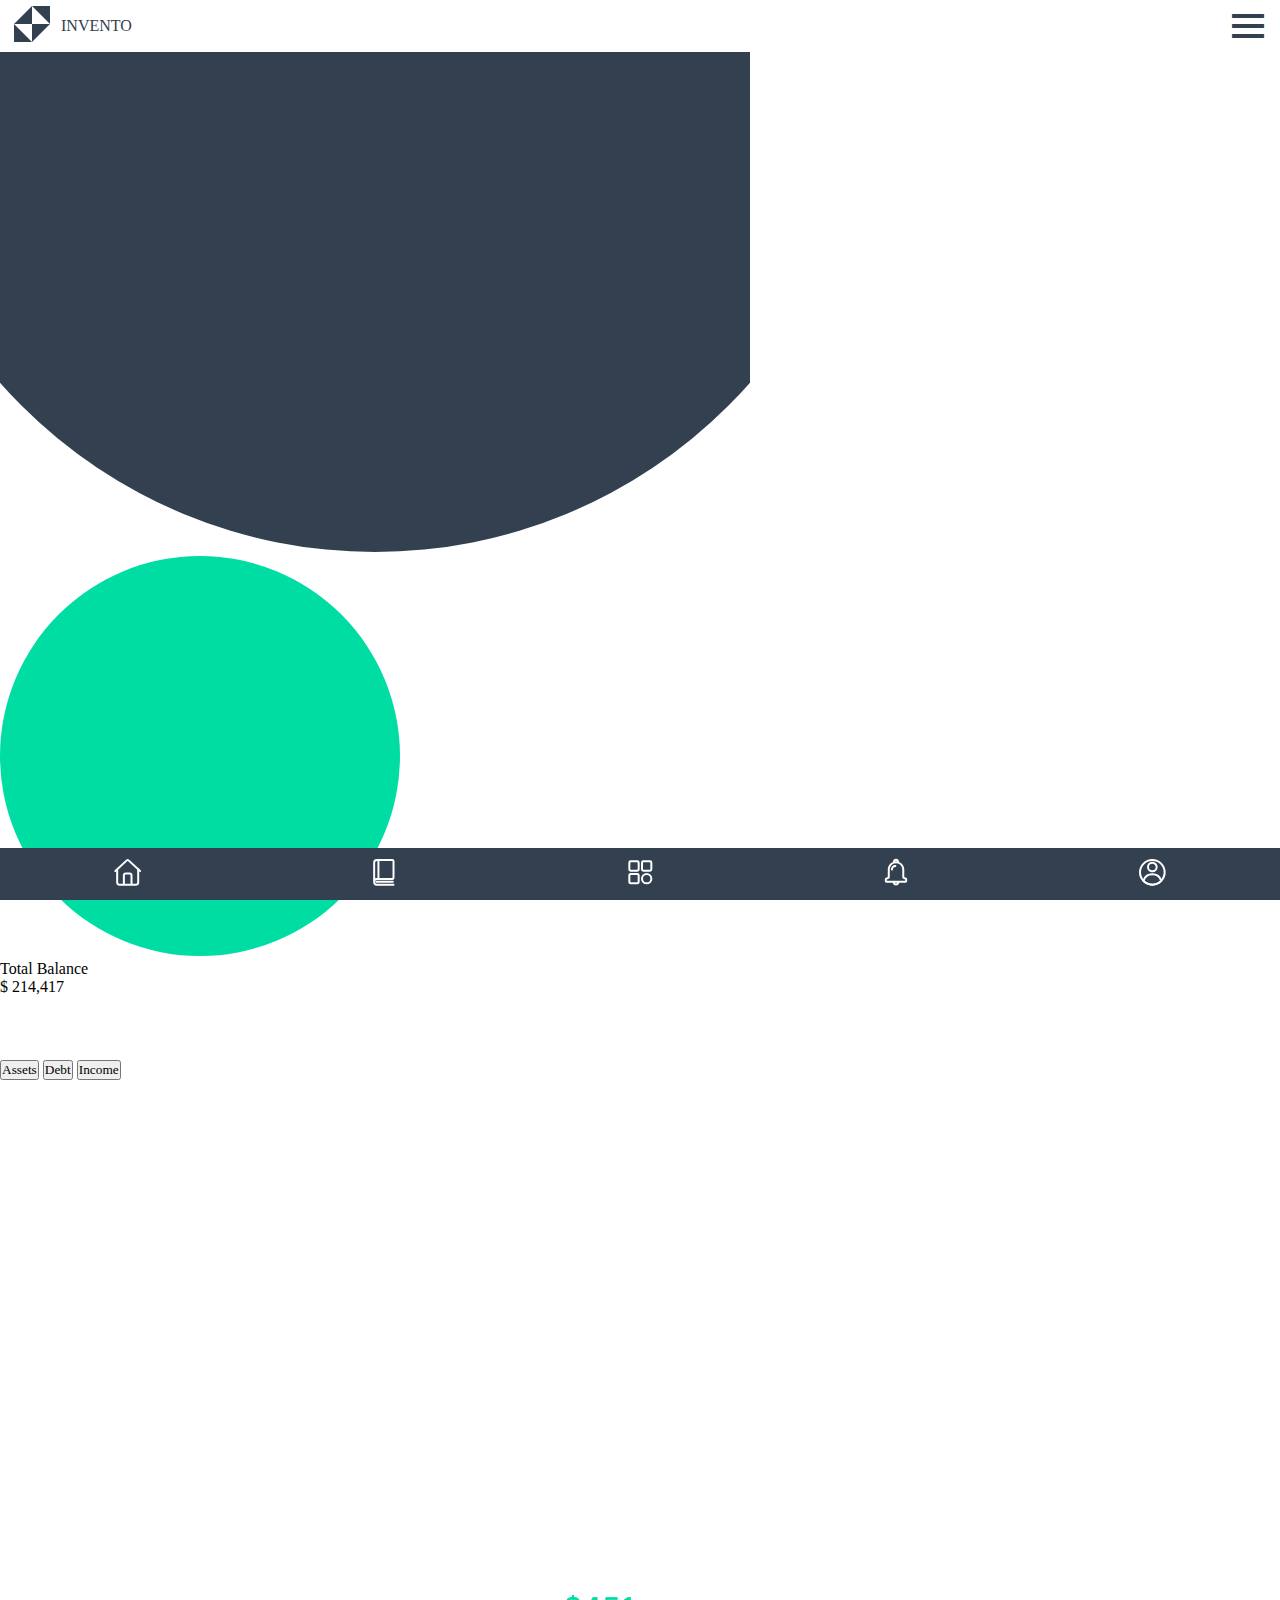
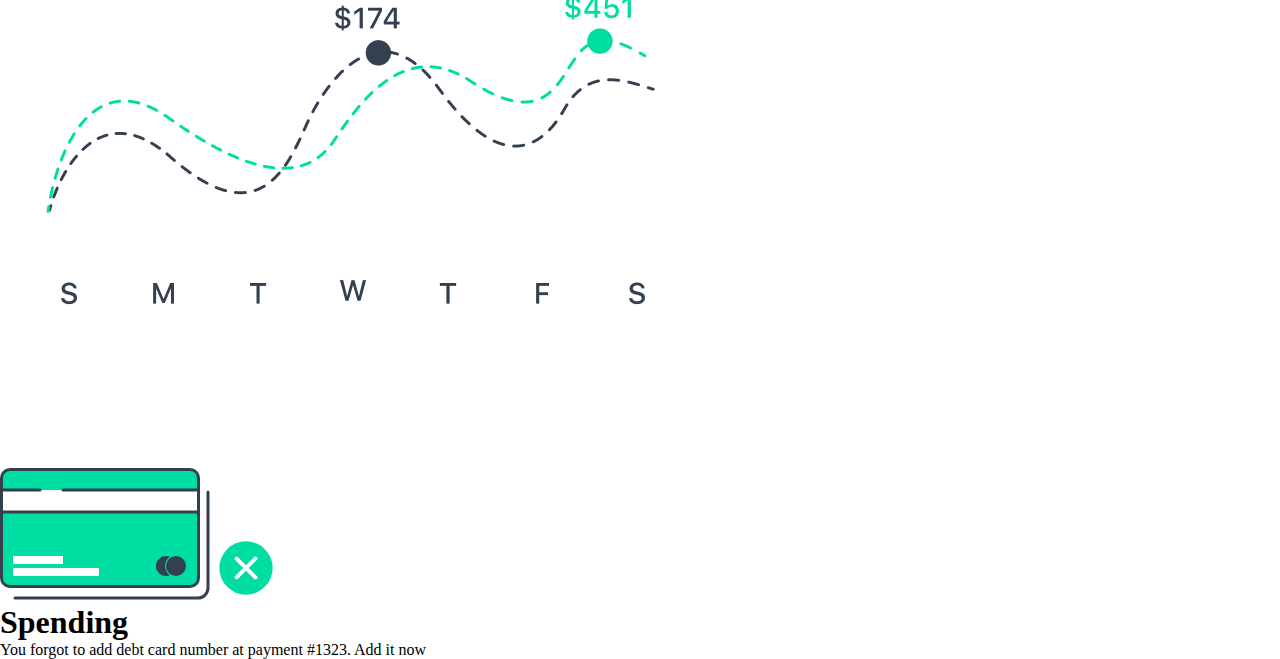
==== views/balance.html @ e287f1e5 "feat: :tada: VirtualWallet" ====
<!DOCTYPE html>
<html lang="en">
<head>
    <meta charset="UTF-8">
    <meta name="viewport" content="width=device-width, initial-scale=1.0">
    <title>Document</title>
    <link rel="stylesheet" href="../css/balance.css">
    <link href='https://unpkg.com/boxicons@2.1.4/css/boxicons.min.css' rel='stylesheet'>
</head>
<body>
    <header class="header">
        <div class="header__logo">
            <div class="logo__icono">
                <img src="../storage/img/logo2.svg">
            </div>
            <div class="logo__titulo">invento</div>
        </div>
        <div class="header__menu">
            <i class='bx bx-menu'></i>
        </div>
    </header>
    <div class="cuerpo">
        <div>
            <img src="../storage/img/Ellipse 12.svg">
        </div>
        <div class="centro">
            <img class="center" src="../storage/img/Ellipse 19.svg">
            <p class="txt1">Total Balance</p>
            <p class="txt2"><span class="mini">$</span> 214,417</p>
        </div>
        <div class="botones">
            <button class="bot1">Assets</button>
            <button class="bot2">Debt</button>
            <button class="bot3">Income</button>
        </div>
        <div class="tabla">
            <img src="../storage/img/image.png">
        </div>
        <div class="pie">
            <img class="tarj" src="../storage/img/tarjeta.svg">
            <img class="equis" src="../storage/img/equis.svg">
            <h1 class="tit">Spending</h1>
            <p class="txt">You forgot to add debt card number at payment #1323. Add it now</p>
        </div>
    </div>
    <footer class="footer">
        <ul>
            <li>
                <a href="#"><img src="../storage/img/icon.svg"></a>
            </li>
            <li>
                <a href="#"><img src="../storage/img/icon_1.svg"></a>
            </li>
            <li>
                <a href="balance.html"><img src="../storage/img/icon_2.svg"></a>
            </li>
            <li>
                <a href="#"><img src="../storage/img/icon_3.svg"></a>
            </li>
            <li>
                <a href="../index.html"><img src="../storage/img/icon_4.svg"></a>
            </li>
        </ul>
    </footer>
</body>
</html>
---- css/balance.css ----
@import url(variable.css);

* {
    margin: 0;
    padding: 0;
    box-sizing: border-box;
    font-family: "SF-Pro-Text-Regular";
}


.header {
    width: 100%;
    padding: 0 .5em;
    /* height: 60px; */
    /* background: darkgoldenrod; */
    display: flex;
    flex-direction: row;
    justify-content: space-between;
    align-items: center;
    flex-wrap: nowrap;
    position: sticky;
    z-index: 2;
    top: 0;
    background: var(--color-ternario);
}

.header__logo {
    /* background: red; */
    display: flex;
    align-items: center;
    gap: 5px;

}

.logo__icono {
    /* background: green; */
}

.logo__icono img {
    width: 3em;
}

.logo__titulo {
    /* background: orange; */
    color:  var(--color-primario);;
    font-family: "SF-Pro-Text-Bold";
    text-transform: uppercase;
}

.header__menu {
    /* background: darkblue; */
}

.header__menu i {
    font-size: 3em;
    color: var(--color-primario);
}

.cuerpo{
    display: grid;
    grid-template-rows: 1fr 1fr 1fr 1fr;
}





.footer {
    width: 100%;
    background: var(--color-primario);
    position: fixed;
    bottom: 0;
    z-index: 10;
}

.footer ul {
    display: flex;
    justify-content: space-around;
}

.footer ul li {
    list-style: none;
    margin: .5em 0;
}

.footer ul li a img {
    width: 2em;
}
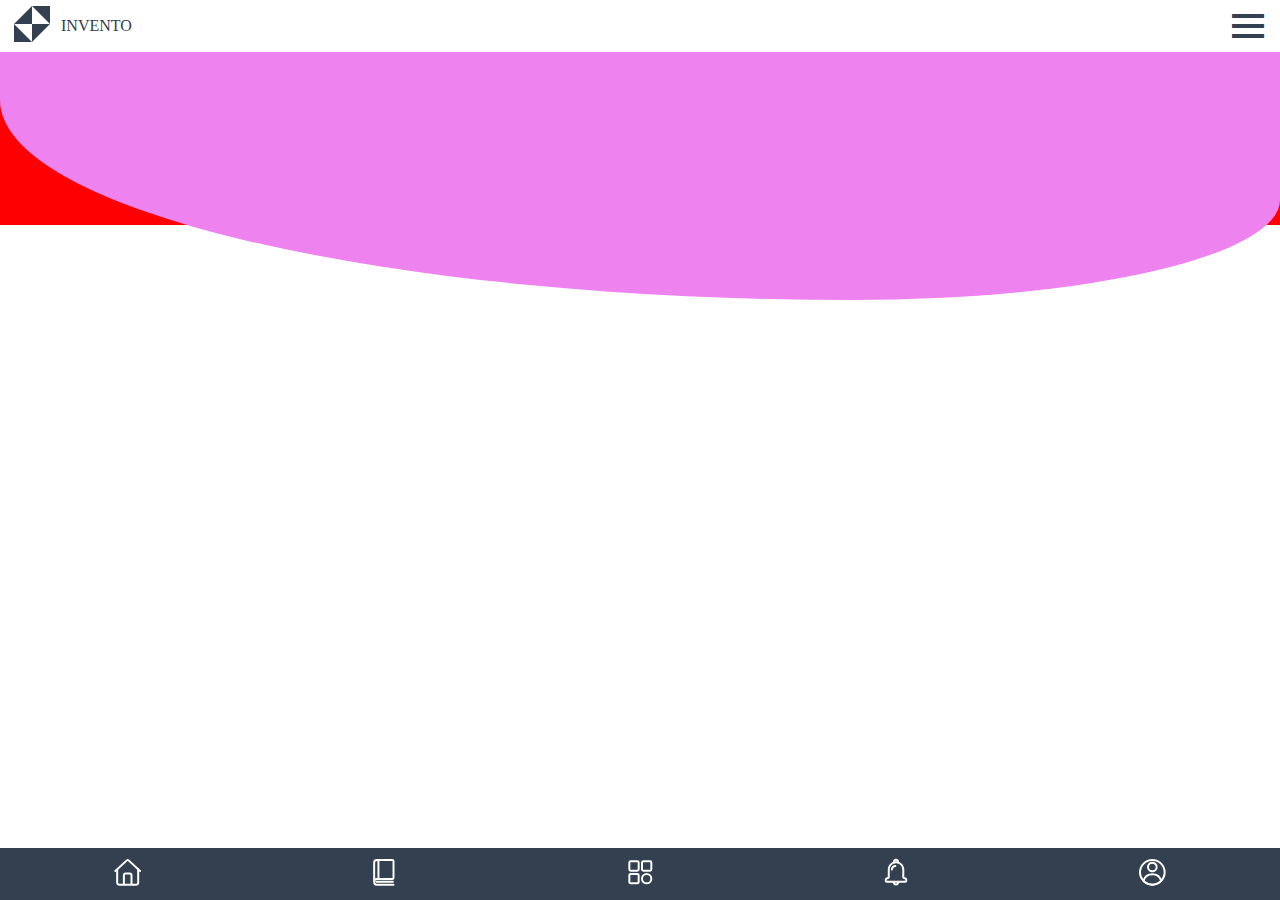
==== commit 1f079aa3: "feat: :construction: adelanto pag 3" ====
--- a/views/balance.html
+++ b/views/balance.html
@@ -19,11 +19,23 @@
             <i class='bx bx-menu'></i>
         </div>
     </header>
-    <div class="cuerpo">
-        <div>
-            <img src="../storage/img/Ellipse 12.svg">
-        </div>
+
+    <main class="main">
+        <section class="balance">
+            <div class="balance__circle">
+
+            </div>
+            <div class="balance__total"></div>
+        </section>
+        <section class="report"></section>
+        <section class="process"></section>
+    </main>
+
+    <!-- <div class="cuerpo">
         <div class="centro">
+            <div class="cabeza">
+                <img src="../storage/img/Ellipse 12.svg">
+            </div>
             <img class="center" src="../storage/img/Ellipse 19.svg">
             <p class="txt1">Total Balance</p>
             <p class="txt2"><span class="mini">$</span> 214,417</p>
@@ -41,8 +53,8 @@
             <img class="equis" src="../storage/img/equis.svg">
             <h1 class="tit">Spending</h1>
             <p class="txt">You forgot to add debt card number at payment #1323. Add it now</p>
-        </div>
-    </div>
+        </div> -->
+    </div> 
     <footer class="footer">
         <ul>
             <li>
--- a/css/balance.css
+++ b/css/balance.css
@@ -18,7 +18,7 @@
     justify-content: space-between;
     align-items: center;
     flex-wrap: nowrap;
-    position: sticky;
+    position: fixed;
     z-index: 2;
     top: 0;
     background: var(--color-ternario);
@@ -56,14 +56,26 @@
     color: var(--color-primario);
 }
 
-.cuerpo{
-    display: grid;
-    grid-template-rows: 1fr 1fr 1fr 1fr;
+.balance{
+    background: red;
+    width: 100%;
+    height: 25vh;
 }
-
-
-
-
+.balance__circle{
+    background: violet;
+    width: 100%;
+    height: 300px;
+    border-bottom-right-radius: 50%;
+    border-bottom-left-radius: 100%;
+    position: absolute;
+    top: 0;
+    left: 0;
+    right: 0;
+    margin: 0 auto;
+}
+.balance__total{
+    background: blue;
+}
 
 .footer {
     width: 100%;
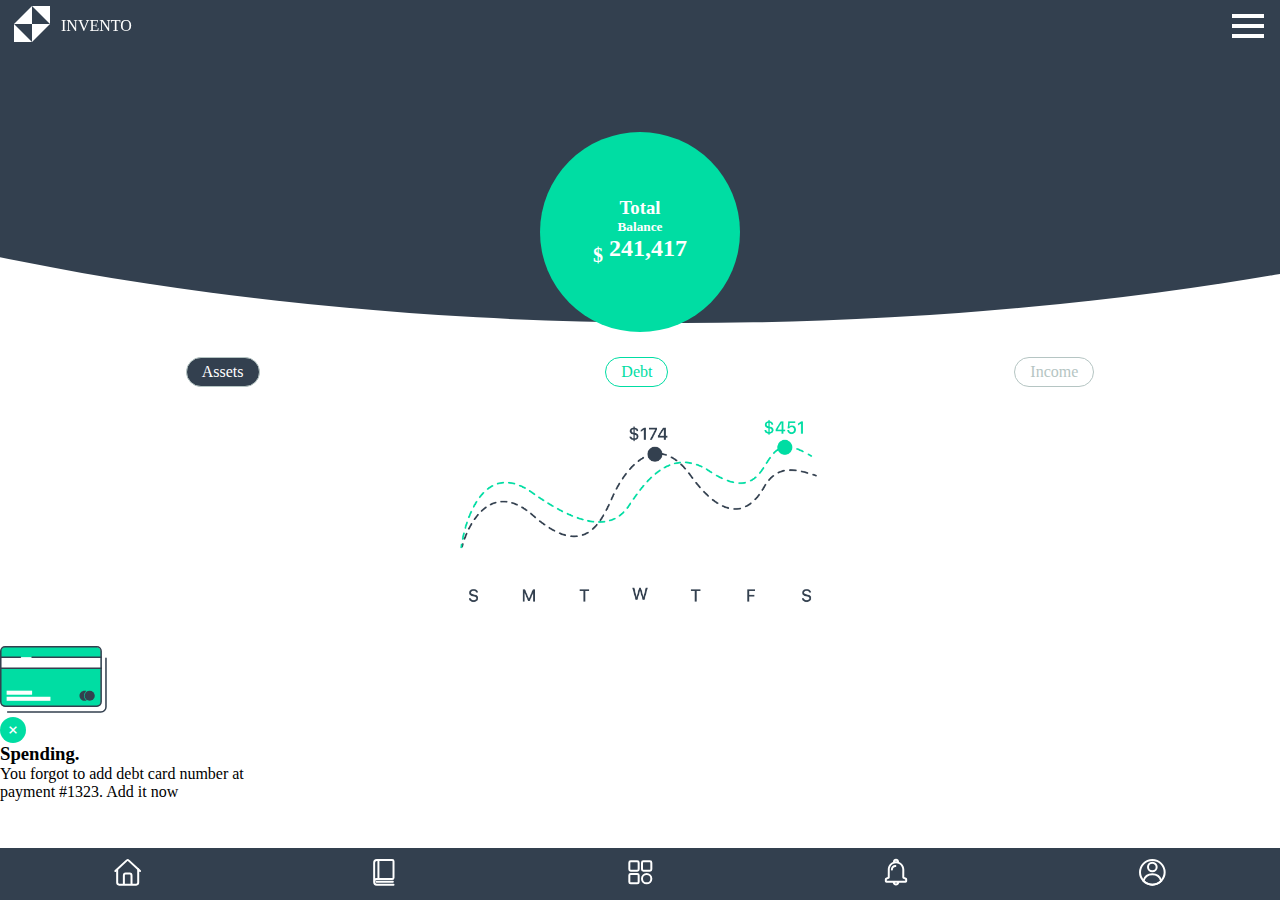
==== commit 1cfde06d: "feat: :construction: Terminar de corregir errores" ====
--- a/views/balance.html
+++ b/views/balance.html
@@ -11,7 +11,7 @@
     <header class="header">
         <div class="header__logo">
             <div class="logo__icono">
-                <img src="../storage/img/logo2.svg">
+                <img src="../storage/img/logoWh.svg">
             </div>
             <div class="logo__titulo">invento</div>
         </div>
@@ -22,13 +22,39 @@
 
     <main class="main">
         <section class="balance">
-            <div class="balance__circle">
+            <article class="balance__circle">
+            </article>
+            <article class="balance__total">
+                <div>    
+                    <h3>total</h3>
+                    <h5>balance</h5>
+                    <h2><sub>$</sub> 241,417</h2>
+                </div>
+            </article>
+        </section>
+        <section class="report">
+            <article class="report__accounting">
+                <button>assets</button>
+                <button>debt</button>
+                <button>income</button>
+            </article>
+            <article class="report__week">
+                <img src="../storage/img/image.png">
+            </article>
+        </section>
+        <section class="process"> 
+            <article class="process__card">
+                <div class="card__image">
+                    <img src="../storage/img/tarjeta.svg">
+                </div>
+                <div class="card__description">
+                    <div class="process__close"><i class="bx bx-x"></i></div>
+                    <h3>Spending.</h3>
+                    <p>You forgot to add debt card number at payment #1323. Add it now</p>
+                </div>
+            </article>
+        </section>
 
-            </div>
-            <div class="balance__total"></div>
-        </section>
-        <section class="report"></section>
-        <section class="process"></section>
     </main>
 
     <!-- <div class="cuerpo">
--- a/css/balance.css
+++ b/css/balance.css
@@ -21,7 +21,6 @@
     position: fixed;
     z-index: 2;
     top: 0;
-    background: var(--color-ternario);
 }
 
 .header__logo {
@@ -42,7 +41,7 @@
 
 .logo__titulo {
     /* background: orange; */
-    color:  var(--color-primario);;
+    color:  var(--color-ternario);
     font-family: "SF-Pro-Text-Bold";
     text-transform: uppercase;
 }
@@ -53,29 +52,110 @@
 
 .header__menu i {
     font-size: 3em;
-    color: var(--color-primario);
+    color: var(--color-ternario);
 }
 
 .balance{
-    background: red;
+    width: 100%;
+    height: 38vh;
+    position: relative;
+    overflow: hidden;
+}
+.balance__circle{
+    background: var(--color-primario);
+    width: 110%;
+    height: 58vh;
+    border-radius: 100%;
+    position: absolute;
+    top: -460px;
+    left: -20px;
+    right: 0;
+    margin: 0 auto;
+    scale: 2;
+}
+.balance__total{
+    background: var(--color-secundario);
+    width: 200px;
+    height: 200px;
+    border-radius: 100%;
+    position: absolute;
+    left: 0;
+    right: 0;
+    bottom: 10px;
+    margin: 0 auto;
+    text-align: center;
+    color: var(--color-ternario);
+    font-family: "SF-Pro-Text-Bold";
+    text-transform: capitalize;
+}
+.balance__total div{
+    margin-top: 65px;
+}
+.report{
+    width: 100%;
+    position: relative;
+    padding: 15px .8em;
+}
+.report__accounting{
+    display: flex;
+    flex-direction: row;
+    justify-content: space-around;
+}
+.report__accounting button{
+    background: var(--color-ternario);
+    padding: 5px 15px;
+    border-radius: 15px;
+    font-family: "SF-Pro-Text-Regular";
+    font-size: 1em;
+    border: 1px solid var(--color-cuarto);
+    color: var(--color-cuarto);
+    text-transform: capitalize;
+}
+.report__accounting button:first-child{
+    background: var(--color-primario);
+    color: var(--color-ternario);
+}
+.report__accounting button:nth-child(2){
+    background: var(--color-ternario);
+    color: var(--color-secundario);
+    border-color: var(--color-secundario);
+}
+.report__accounting button:last-child{
+    background: var(--color-ternario);
+}
+.report__week img{
     width: 100%;
     height: 25vh;
+    object-fit: contain;
+    margin-top: 15px;
 }
-.balance__circle{
-    background: violet;
+.process{
+}
+.process__card{
+    display: inline-block;
+}
+.card__image{
+    width: 25%;
+}
+.card__image img{
     width: 100%;
-    height: 300px;
-    border-bottom-right-radius: 50%;
-    border-bottom-left-radius: 100%;
-    position: absolute;
-    top: 0;
-    left: 0;
-    right: 0;
-    margin: 0 auto;
+    object-fit: contain;
 }
-.balance__total{
-    background: blue;
+.card__description{
+    width: 70%;
+    object-fit: contain;
 }
+.process__close i{
+    border-radius: 100%;
+    padding: 5px;
+    background: var(--color-secundario);
+    color: var(--color-ternario);
+}
+
+
+
+
+
 
 .footer {
     width: 100%;
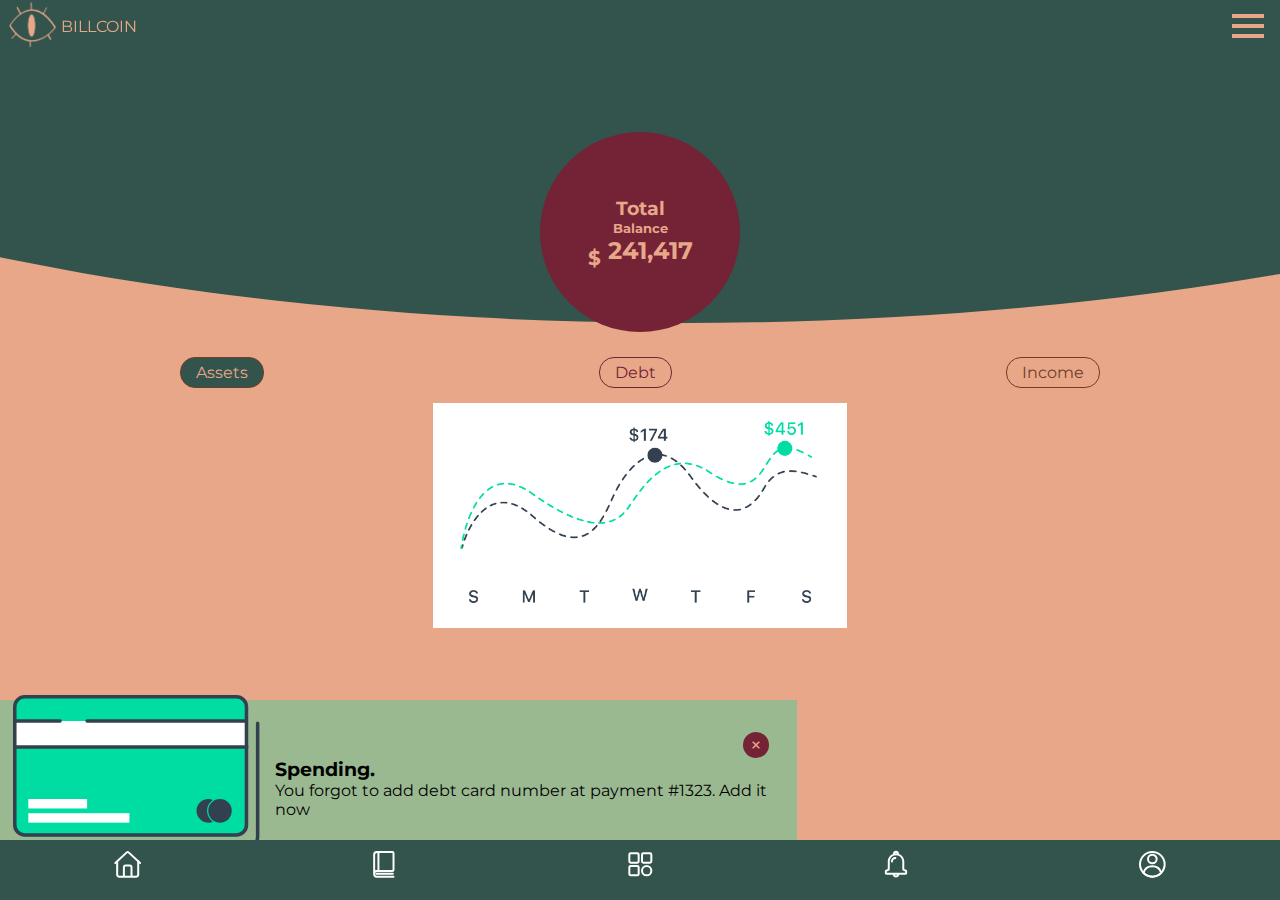
==== commit 4c16b1b0: "feat: :construction: Cambios personales" ====
--- a/views/balance.html
+++ b/views/balance.html
@@ -6,14 +6,17 @@
     <title>Document</title>
     <link rel="stylesheet" href="../css/balance.css">
     <link href='https://unpkg.com/boxicons@2.1.4/css/boxicons.min.css' rel='stylesheet'>
+    <link rel="preconnect" href="https://fonts.googleapis.com">
+    <link rel="preconnect" href="https://fonts.gstatic.com" crossorigin>
+    <link href="https://fonts.googleapis.com/css2?family=Montserrat:ital,wght@0,100..900;1,100..900&display=swap" rel="stylesheet">
 </head>
 <body>
     <header class="header">
         <div class="header__logo">
             <div class="logo__icono">
-                <img src="../storage/img/logoWh.svg">
+                <img src="../storage/img/logo.png">
             </div>
-            <div class="logo__titulo">invento</div>
+            <div class="logo__titulo">billcoin</div>
         </div>
         <div class="header__menu">
             <i class='bx bx-menu'></i>
--- a/css/balance.css
+++ b/css/balance.css
@@ -3,11 +3,21 @@
 * {
     margin: 0;
     padding: 0;
-    box-sizing: border-box;
-    font-family: "SF-Pro-Text-Regular";
-}
-
-
+    box-sizing: border-box;  font-family: "Montserrat", sans-serif;
+    font-optical-sizing: auto;
+    font-style: normal;
+}
+body{
+    background: var(--color-ternario);
+}
+.banner{
+    position: absolute;
+    z-index: -1;
+}
+.banner img{
+    width: 100%;
+
+}
 .header {
     width: 100%;
     padding: 0 .5em;
@@ -42,7 +52,10 @@
 .logo__titulo {
     /* background: orange; */
     color:  var(--color-ternario);
-    font-family: "SF-Pro-Text-Bold";
+    font-family: "Montserrat", sans-serif;
+    font-optical-sizing: auto;
+    font-weight: 10px;
+    font-style: normal;
     text-transform: uppercase;
 }
 
@@ -85,7 +98,10 @@
     margin: 0 auto;
     text-align: center;
     color: var(--color-ternario);
-    font-family: "SF-Pro-Text-Bold";
+    font-family: "Montserrat", sans-serif;
+    font-optical-sizing: auto;
+    font-weight: 10px;
+    font-style: normal;
     text-transform: capitalize;
 }
 .balance__total div{
@@ -105,7 +121,10 @@
     background: var(--color-ternario);
     padding: 5px 15px;
     border-radius: 15px;
-    font-family: "SF-Pro-Text-Regular";
+    font-family: "Montserrat", sans-serif;
+    font-optical-sizing: auto;
+    font-weight: 10px;
+    font-style: normal;
     font-size: 1em;
     border: 1px solid var(--color-cuarto);
     color: var(--color-cuarto);
@@ -130,21 +149,56 @@
     margin-top: 15px;
 }
 .process{
+    background: #00dda256;
+    height: 150px;
+    position: absolute;
+    bottom: 50px;
+    display: flex;
+    padding: 0 0.8rem;
 }
 .process__card{
-    display: inline-block;
+    width: 100%;
+    display: flex;
+    justify-content: center;
+    align-items: center;
 }
 .card__image{
-    width: 25%;
+    flex: 1;
 }
 .card__image img{
     width: 100%;
     object-fit: contain;
 }
 .card__description{
-    width: 70%;
-    object-fit: contain;
-}
+    display: flex;
+    flex-direction: column;
+    align-content: center;
+    padding-right: 15px;
+    padding-left: 15px;
+    flex: 2;
+}
+.card__description div h3{
+    text-transform: capitalize;
+    color: var(--color-primario);
+    font-family: "Montserrat", sans-serif;
+    font-optical-sizing: auto;
+    font-weight: 10px;
+    font-style: normal;
+}
+
+.card__description div p{
+    color: var(--color-cuarto);
+    font-family: "Montserrat", sans-serif;
+    font-optical-sizing: auto;
+    font-weight: 10px;
+    font-style: normal;
+}
+
+.process__close{
+    display: flex;
+    justify-content: flex-end;
+}
+
 .process__close i{
     border-radius: 100%;
     padding: 5px;
@@ -159,6 +213,7 @@
 
 .footer {
     width: 100%;
+    height: 60px;
     background: var(--color-primario);
     position: fixed;
     bottom: 0;
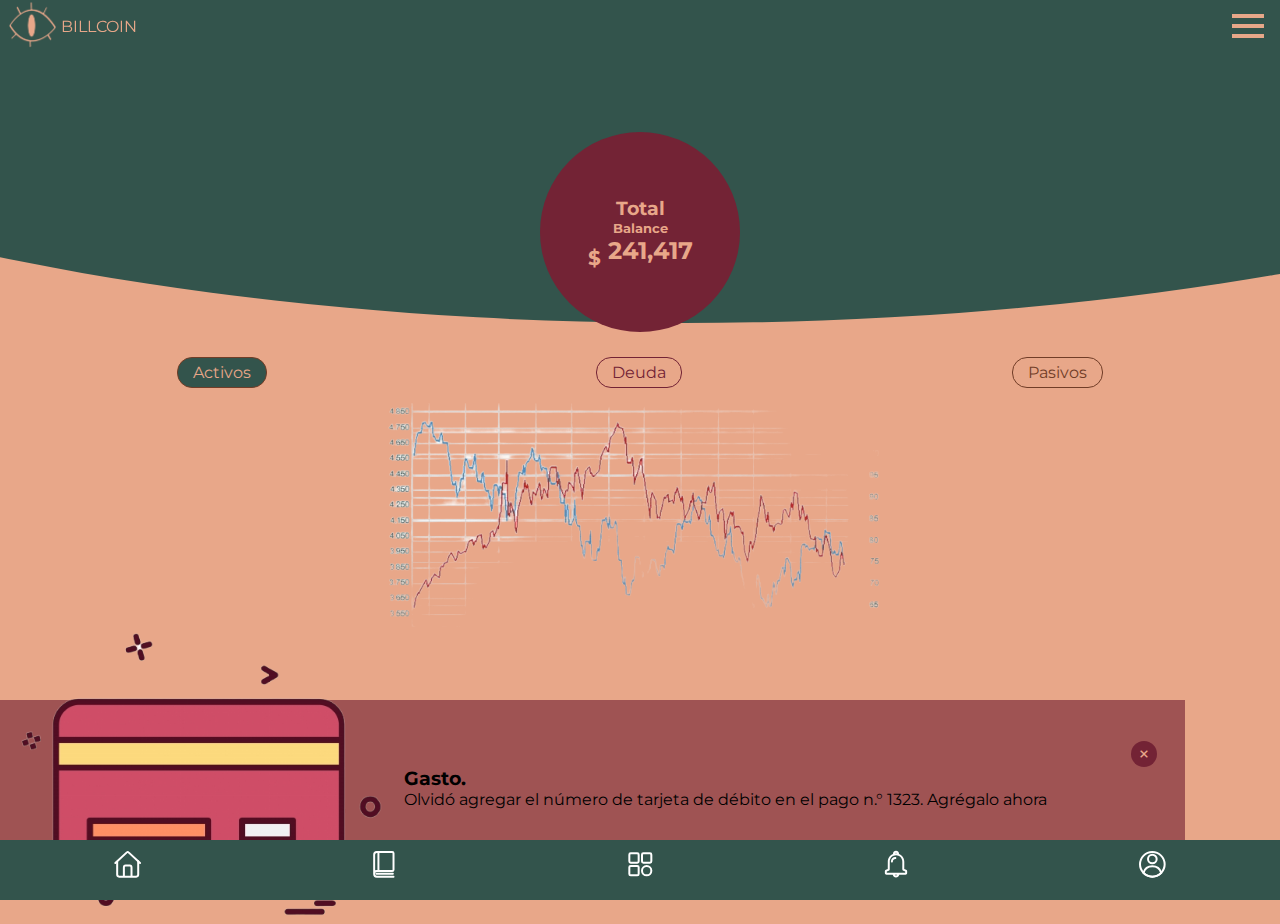
==== commit ad798fb1: "feat: :sparkles: Decoración finalizada" ====
--- a/views/balance.html
+++ b/views/balance.html
@@ -3,8 +3,9 @@
 <head>
     <meta charset="UTF-8">
     <meta name="viewport" content="width=device-width, initial-scale=1.0">
-    <title>Document</title>
+    <title>Billcoin</title>
     <link rel="stylesheet" href="../css/balance.css">
+    <link rel="shortcut icon" href="../storage/img/logo2.png" />
     <link href='https://unpkg.com/boxicons@2.1.4/css/boxicons.min.css' rel='stylesheet'>
     <link rel="preconnect" href="https://fonts.googleapis.com">
     <link rel="preconnect" href="https://fonts.gstatic.com" crossorigin>
@@ -37,23 +38,23 @@
         </section>
         <section class="report">
             <article class="report__accounting">
-                <button>assets</button>
-                <button>debt</button>
-                <button>income</button>
+                <button>Activos</button>
+                <button>Deuda</button>
+                <button>Pasivos</button>
             </article>
             <article class="report__week">
-                <img src="../storage/img/image.png">
+                <img src="../storage/img/grafica.png">
             </article>
         </section>
         <section class="process"> 
             <article class="process__card">
                 <div class="card__image">
-                    <img src="../storage/img/tarjeta.svg">
+                    <img src="../storage/img/tarjeta.png">
                 </div>
                 <div class="card__description">
                     <div class="process__close"><i class="bx bx-x"></i></div>
-                    <h3>Spending.</h3>
-                    <p>You forgot to add debt card number at payment #1323. Add it now</p>
+                    <h3>Gasto.</h3>
+                    <p>Olvidó agregar el número de tarjeta de débito en el pago n.° 1323. Agrégalo ahora</p>
                 </div>
             </article>
         </section>
--- a/css/balance.css
+++ b/css/balance.css
@@ -149,7 +149,7 @@
     margin-top: 15px;
 }
 .process{
-    background: #00dda256;
+    background: rgba(115, 35, 52, 0.63);
     height: 150px;
     position: absolute;
     bottom: 50px;
